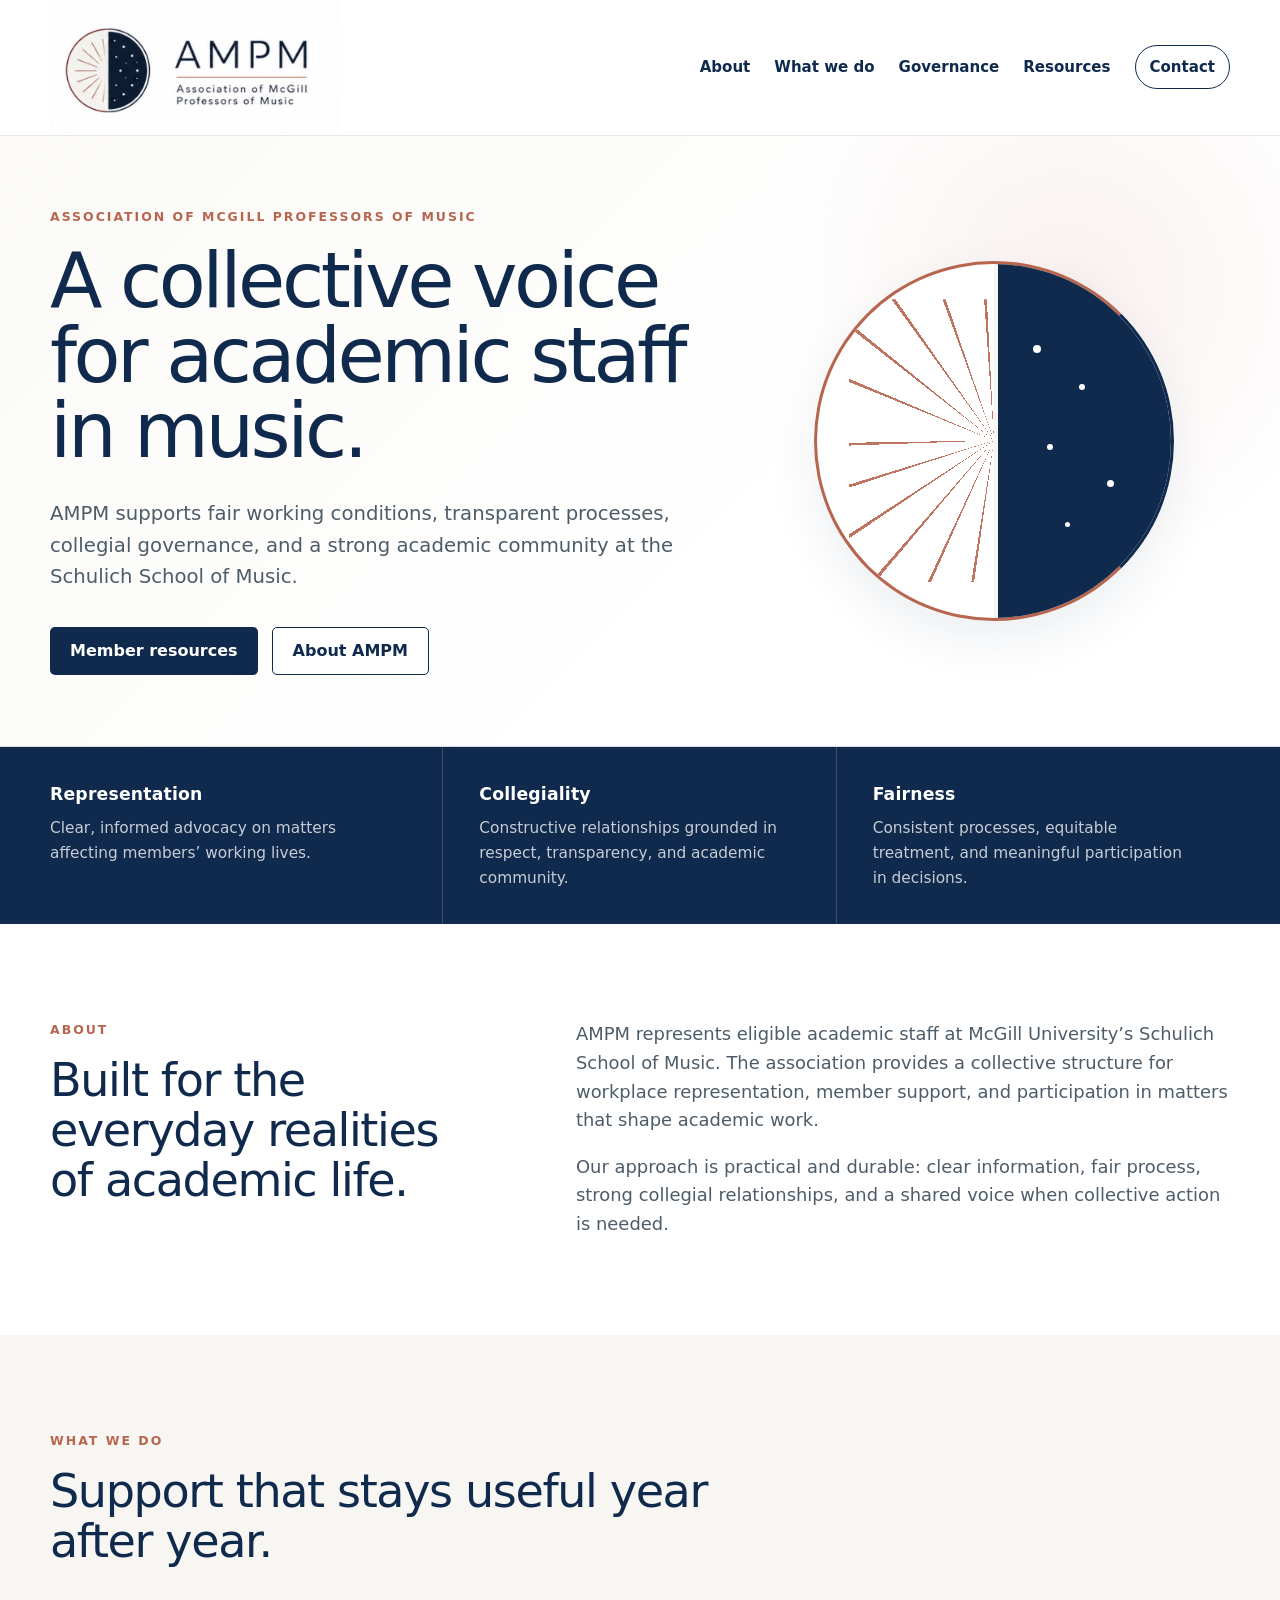
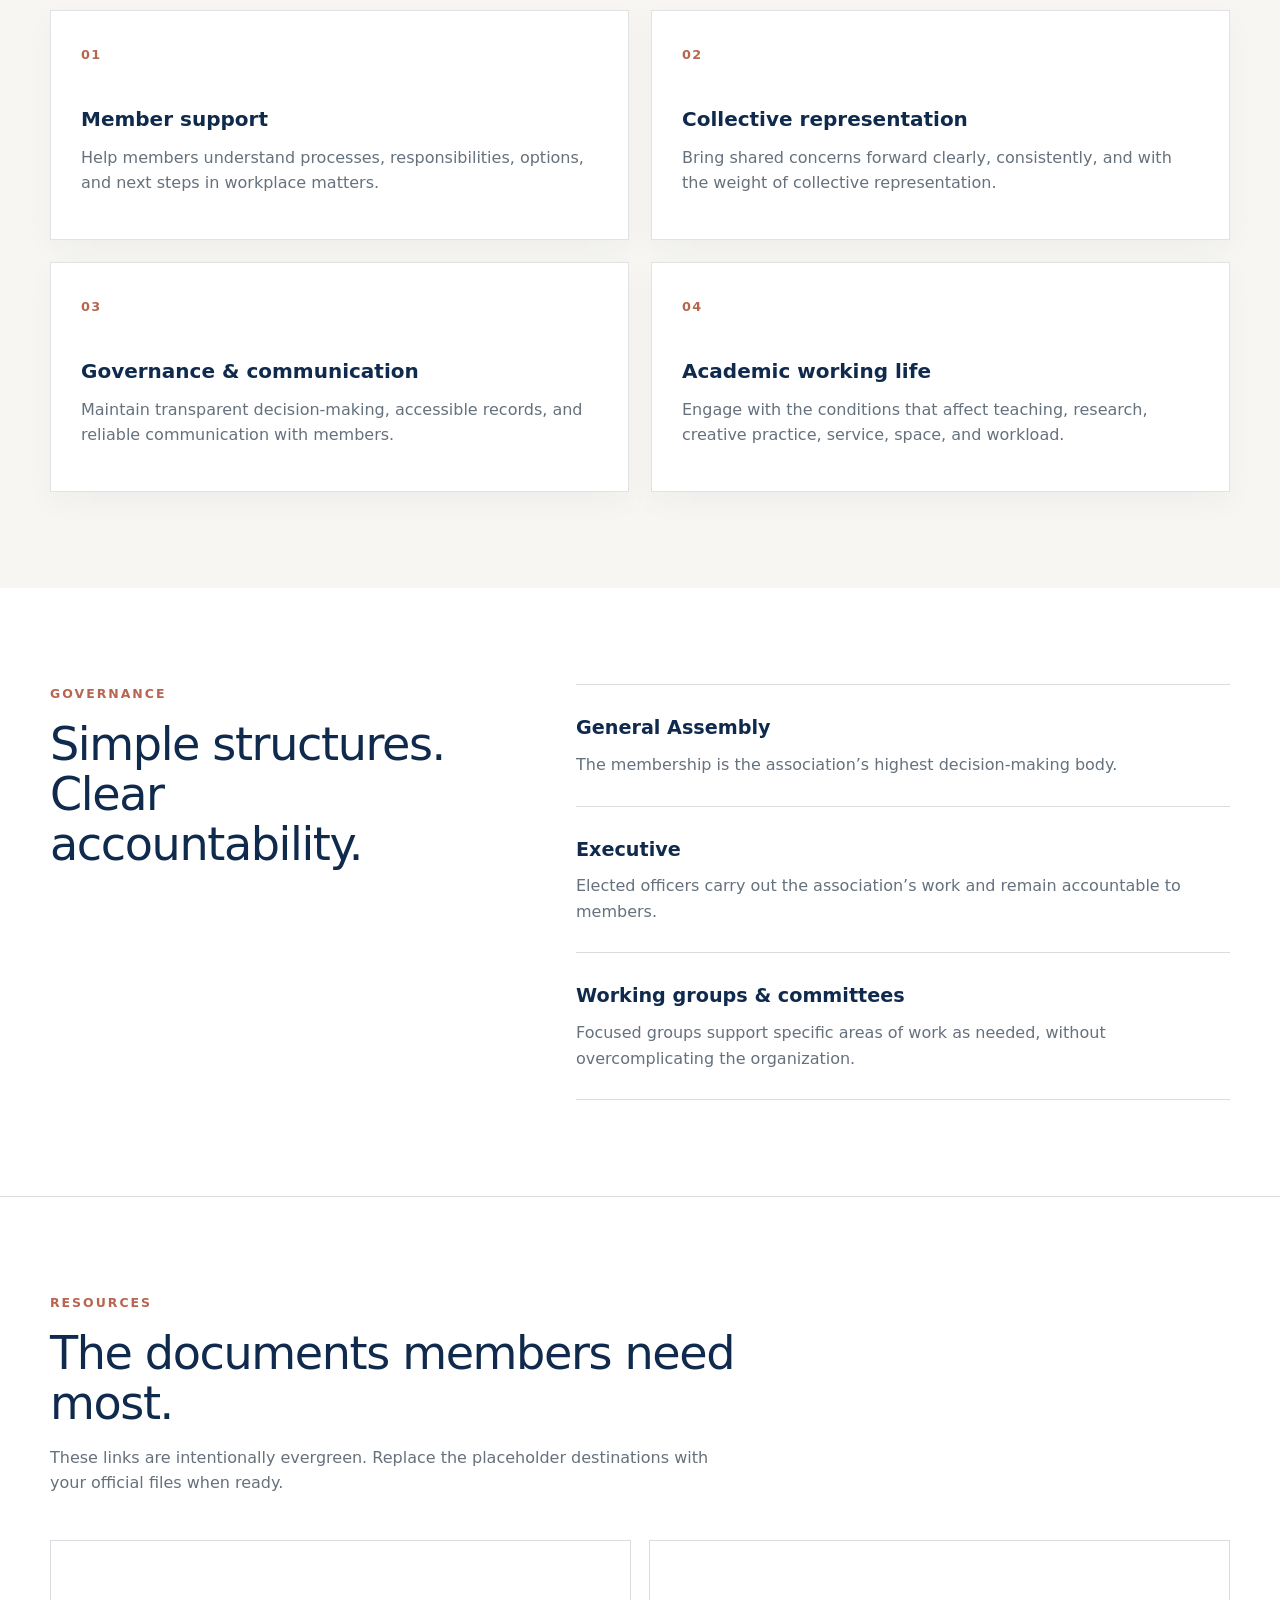
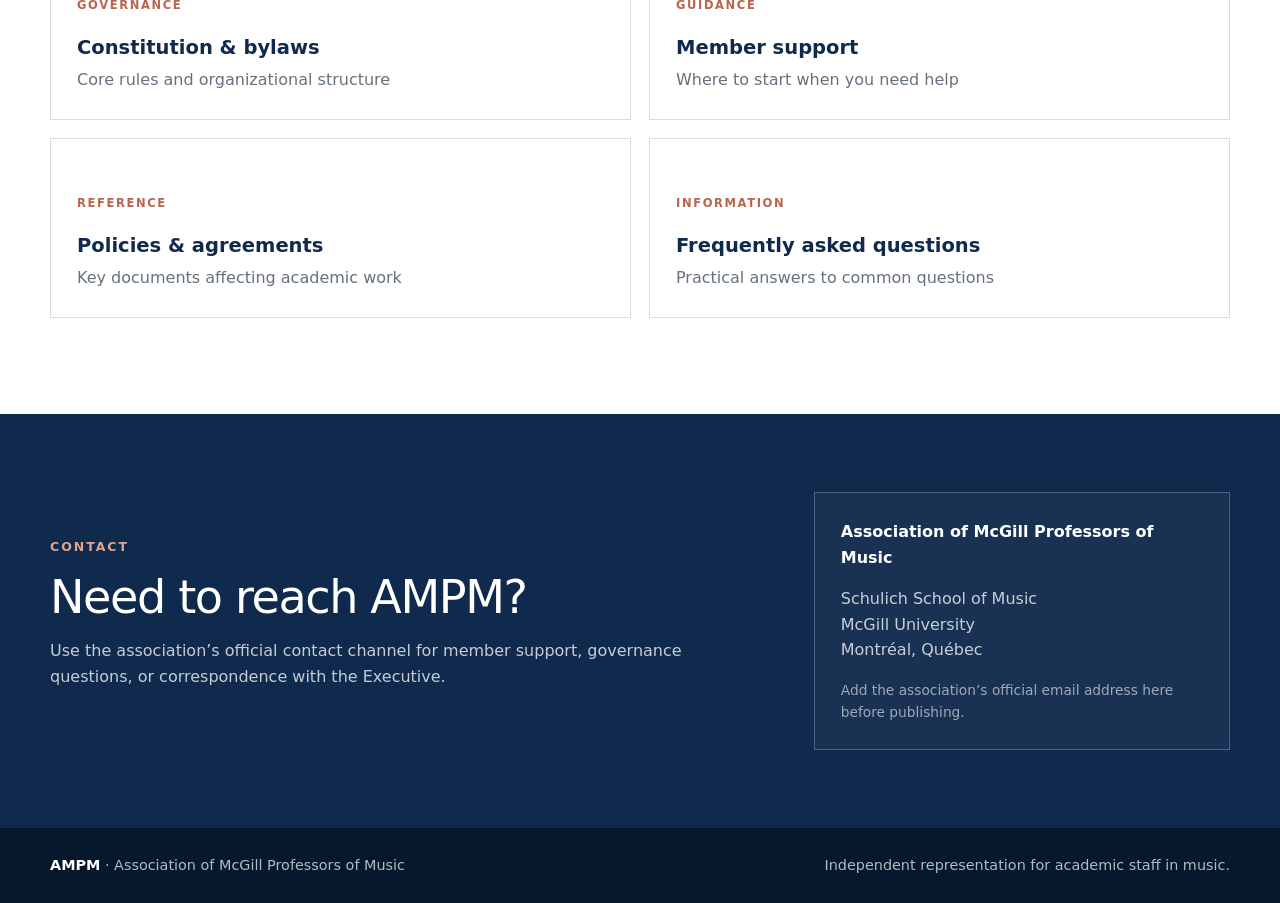
==== index.html @ 34dd5a6b "Testing new vibes" ====
<!doctype html>
<html lang="en">
<head>
  <meta charset="utf-8" />
  <meta name="viewport" content="width=device-width, initial-scale=1" />
  <meta name="description" content="AMPM — Association of McGill Professors of Music. A collective voice for academic staff in music." />
  <title>AMPM — Association of McGill Professors of Music</title>
  <style>
:root {
  --navy: #102a4d;
  --navy-deep: #0b1f3a;
  --rust: #b7654e;
  --rust-soft: #c68a72;
  --ink: #25303b;
  --muted: #65717d;
  --paper: #f7f6f2;
  --white: #ffffff;
  --line: #d9dde1;
  --max: 1180px;
  --shadow: 0 18px 50px rgba(16, 42, 77, 0.08);
}

* { box-sizing: border-box; }
html { scroll-behavior: smooth; }
body {
  margin: 0;
  font-family: "Avenir Next", "Segoe UI", system-ui, -apple-system, BlinkMacSystemFont, Arial, sans-serif;
  color: var(--ink);
  background: var(--white);
  line-height: 1.6;
  -webkit-font-smoothing: antialiased;
}

a { color: inherit; }
img { max-width: 100%; display: block; }

.skip-link {
  position: absolute;
  left: 12px;
  top: -80px;
  background: var(--navy);
  color: #fff;
  padding: 10px 14px;
  z-index: 100;
}
.skip-link:focus { top: 12px; }

.shell {
  width: min(var(--max), calc(100% - 48px));
  margin-inline: auto;
}

.site-header {
  position: sticky;
  top: 0;
  z-index: 20;
  background: rgba(255,255,255,.96);
  border-bottom: 1px solid rgba(16,42,77,.11);
  backdrop-filter: blur(10px);
}

.header-inner {
  min-height: 92px;
  display: flex;
  align-items: center;
  justify-content: space-between;
  gap: 28px;
}

.brand { width: 290px; flex: 0 0 auto; }
.brand img { width: 100%; height: auto; }

.primary-nav {
  display: flex;
  align-items: center;
  gap: 24px;
  font-size: .94rem;
}
.primary-nav a {
  text-decoration: none;
  color: var(--navy);
  font-weight: 550;
}
.primary-nav a:hover { color: var(--rust); }
.nav-contact {
  border: 1px solid var(--navy);
  padding: 9px 14px;
  border-radius: 999px;
}

.hero {
  background:
    radial-gradient(circle at 84% 25%, rgba(183,101,78,.09), transparent 24%),
    linear-gradient(135deg, #fbfaf7 0%, #ffffff 62%);
  border-bottom: 1px solid var(--line);
  overflow: hidden;
}
.hero-grid {
  min-height: 610px;
  display: grid;
  grid-template-columns: 1.15fr .85fr;
  align-items: center;
  gap: 70px;
}
.eyebrow, .section-kicker {
  margin: 0 0 16px;
  color: var(--rust);
  text-transform: uppercase;
  letter-spacing: .16em;
  font-size: .78rem;
  font-weight: 700;
}
.hero h1 {
  margin: 0;
  max-width: 760px;
  color: var(--navy);
  font-size: clamp(3rem, 6vw, 5.9rem);
  line-height: .98;
  letter-spacing: -.045em;
  font-weight: 430;
}
.hero-lede {
  max-width: 720px;
  margin: 30px 0 0;
  font-size: 1.23rem;
  color: #4e5c69;
}
.hero-actions { display: flex; gap: 14px; margin-top: 34px; flex-wrap: wrap; }
.button {
  display: inline-flex;
  align-items: center;
  justify-content: center;
  min-height: 48px;
  padding: 0 20px;
  border-radius: 5px;
  text-decoration: none;
  font-weight: 650;
}
.button-primary { background: var(--navy); color: #fff; }
.button-primary:hover { background: var(--navy-deep); }
.button-secondary { border: 1px solid var(--navy); color: var(--navy); background: #fff; }
.button-secondary:hover { background: var(--paper); }

.hero-mark { display: grid; place-items: center; }
.day-night-disc {
  position: relative;
  width: min(360px, 68vw);
  aspect-ratio: 1;
  border: 3px solid var(--rust);
  border-right-color: var(--navy);
  border-radius: 50%;
  overflow: hidden;
  box-shadow: var(--shadow);
  background: #fff;
}
.night-field {
  position: absolute;
  inset: 0 0 0 50%;
  background: var(--navy);
  border-left: 4px solid var(--paper);
}
.sunburst {
  position: absolute;
  left: 9%;
  top: 10%;
  width: 41%;
  height: 80%;
  background: repeating-conic-gradient(from -76deg at 100% 50%, transparent 0 8deg, var(--rust) 8deg 9.1deg, transparent 9.1deg 16deg);
  clip-path: polygon(0 0, 100% 0, 100% 100%, 0 100%);
  opacity: .9;
}
.star { position: absolute; width: 8px; height: 8px; border-radius: 50%; background: #fff; z-index: 3; }
.s1 { left: 61%; top: 23%; }
.s2 { left: 74%; top: 34%; width: 6px; height: 6px; }
.s3 { left: 65%; top: 51%; width: 6px; height: 6px; }
.s4 { left: 82%; top: 61%; width: 7px; height: 7px; }
.s5 { left: 70%; top: 73%; width: 5px; height: 5px; }

.principles { background: var(--navy); color: #fff; }
.principle-grid { display: grid; grid-template-columns: repeat(3, 1fr); }
.principle-grid article { padding: 34px 36px; border-right: 1px solid rgba(255,255,255,.18); }
.principle-grid article:first-child { padding-left: 0; }
.principle-grid article:last-child { border-right: 0; }
.principle-grid h2 { margin: 0 0 8px; font-size: 1.08rem; letter-spacing: .01em; }
.principle-grid p { margin: 0; color: rgba(255,255,255,.76); font-size: .96rem; }

.section { padding: 96px 0; }
.section-tint { background: var(--paper); }
.split { display: grid; grid-template-columns: .8fr 1.2fr; gap: 90px; align-items: start; }
.section h2, .contact-band h2 {
  color: var(--navy);
  margin: 0;
  font-size: clamp(2rem, 3.6vw, 3.5rem);
  line-height: 1.08;
  letter-spacing: -.03em;
  font-weight: 480;
}
.prose { font-size: 1.12rem; color: #4e5c69; }
.prose p:first-child { margin-top: 0; }
.prose p:last-child { margin-bottom: 0; }

.section-heading { max-width: 760px; margin-bottom: 44px; }
.section-intro { color: var(--muted); max-width: 680px; }
.card-grid { display: grid; grid-template-columns: repeat(2, 1fr); gap: 22px; }
.card {
  min-height: 230px;
  background: #fff;
  border: 1px solid #e0e2e4;
  padding: 30px;
  box-shadow: 0 10px 26px rgba(16,42,77,.04);
}
.card-number { color: var(--rust); font-size: .8rem; letter-spacing: .1em; font-weight: 700; }
.card h3 { margin: 36px 0 10px; color: var(--navy); font-size: 1.25rem; }
.card p { margin: 0; color: var(--muted); }

.stack-list { border-top: 1px solid var(--line); }
.stack-list article { padding: 28px 0; border-bottom: 1px solid var(--line); }
.stack-list h3 { margin: 0 0 8px; color: var(--navy); font-size: 1.2rem; }
.stack-list p { margin: 0; color: var(--muted); }

.resources { background: #fff; border-top: 1px solid var(--line); }
.resource-grid { display: grid; grid-template-columns: repeat(2, 1fr); gap: 18px; }
.resource-card {
  text-decoration: none;
  border: 1px solid var(--line);
  padding: 26px;
  min-height: 180px;
  display: flex;
  flex-direction: column;
  justify-content: flex-end;
  transition: transform .18s ease, border-color .18s ease, box-shadow .18s ease;
}
.resource-card:hover { transform: translateY(-3px); border-color: var(--rust-soft); box-shadow: var(--shadow); }
.resource-card span { color: var(--rust); text-transform: uppercase; letter-spacing: .14em; font-size: .72rem; font-weight: 700; margin-bottom: 18px; }
.resource-card strong { color: var(--navy); font-size: 1.22rem; }
.resource-card em { color: var(--muted); font-style: normal; margin-top: 4px; }

.contact-band { padding: 78px 0; background: var(--navy); color: #fff; }
.contact-grid { display: grid; grid-template-columns: 1.25fr .75fr; gap: 70px; align-items: center; }
.contact-band h2 { color: #fff; }
.contact-band p { color: rgba(255,255,255,.76); max-width: 660px; }
.section-kicker.light { color: #e1a38d; }
.contact-card { border: 1px solid rgba(255,255,255,.24); padding: 26px; background: rgba(255,255,255,.04); }
.contact-card strong { color: #fff; }
.contact-card .small { font-size: .86rem; color: rgba(255,255,255,.58); margin-bottom: 0; }

.site-footer { background: #07182c; color: rgba(255,255,255,.7); padding: 26px 0; font-size: .9rem; }
.footer-inner { display: flex; justify-content: space-between; gap: 30px; flex-wrap: wrap; }
.footer-inner p { margin: 0; }
.footer-inner strong { color: #fff; }

:focus-visible { outline: 3px solid #e09b81; outline-offset: 3px; }

@media (max-width: 900px) {
  .header-inner { min-height: auto; padding: 18px 0; align-items: flex-start; }
  .brand { width: 230px; }
  .primary-nav { flex-wrap: wrap; justify-content: flex-end; gap: 10px 16px; font-size: .88rem; }
  .hero-grid { grid-template-columns: 1fr; min-height: auto; padding: 84px 0 70px; gap: 48px; }
  .hero-mark { order: -1; }
  .day-night-disc { width: 220px; }
  .principle-grid { grid-template-columns: 1fr; }
  .principle-grid article { border-right: 0; border-bottom: 1px solid rgba(255,255,255,.16); padding: 24px 0; }
  .principle-grid article:last-child { border-bottom: 0; }
  .split, .contact-grid { grid-template-columns: 1fr; gap: 38px; }
}

@media (max-width: 640px) {
  .shell { width: min(var(--max), calc(100% - 30px)); }
  .site-header { position: static; }
  .header-inner { display: block; }
  .brand { width: 250px; margin-bottom: 18px; }
  .primary-nav { justify-content: flex-start; }
  .nav-contact { padding: 6px 10px; }
  .hero-grid { padding-top: 54px; }
  .hero h1 { font-size: clamp(2.7rem, 16vw, 4.1rem); }
  .hero-lede { font-size: 1.08rem; }
  .section { padding: 68px 0; }
  .card-grid, .resource-grid { grid-template-columns: 1fr; }
  .footer-inner { display: block; }
  .footer-inner p + p { margin-top: 8px; }
}

</style>
</head>
<body>
  <a class="skip-link" href="#main">Skip to content</a>

  <header class="site-header">
    <div class="shell header-inner">
      <a class="brand" href="#top" aria-label="AMPM home">
        <img src="[data-uri]" alt="AMPM — Association of McGill Professors of Music" />
      </a>
      <nav class="primary-nav" aria-label="Primary navigation">
        <a href="#about">About</a>
        <a href="#work">What we do</a>
        <a href="#governance">Governance</a>
        <a href="#resources">Resources</a>
        <a class="nav-contact" href="#contact">Contact</a>
      </nav>
    </div>
  </header>

  <main id="main">
    <section class="hero" id="top">
      <div class="shell hero-grid">
        <div class="hero-copy">
          <p class="eyebrow">Association of McGill Professors of Music</p>
          <h1>A collective voice for academic staff in music.</h1>
          <p class="hero-lede">
            AMPM supports fair working conditions, transparent processes,
            collegial governance, and a strong academic community at the
            Schulich School of Music.
          </p>
          <div class="hero-actions">
            <a class="button button-primary" href="#resources">Member resources</a>
            <a class="button button-secondary" href="#about">About AMPM</a>
          </div>
        </div>
        <div class="hero-mark" aria-hidden="true">
          <div class="day-night-disc">
            <span class="sunburst"></span>
            <span class="night-field"></span>
            <span class="star s1"></span>
            <span class="star s2"></span>
            <span class="star s3"></span>
            <span class="star s4"></span>
            <span class="star s5"></span>
          </div>
        </div>
      </div>
    </section>

    <section class="principles" aria-label="AMPM principles">
      <div class="shell principle-grid">
        <article>
          <h2>Representation</h2>
          <p>Clear, informed advocacy on matters affecting members’ working lives.</p>
        </article>
        <article>
          <h2>Collegiality</h2>
          <p>Constructive relationships grounded in respect, transparency, and academic community.</p>
        </article>
        <article>
          <h2>Fairness</h2>
          <p>Consistent processes, equitable treatment, and meaningful participation in decisions.</p>
        </article>
      </div>
    </section>

    <section class="section" id="about">
      <div class="shell split">
        <div>
          <p class="section-kicker">About</p>
          <h2>Built for the everyday realities of academic life.</h2>
        </div>
        <div class="prose">
          <p>
            AMPM represents eligible academic staff at McGill University’s
            Schulich School of Music. The association provides a collective
            structure for workplace representation, member support, and
            participation in matters that shape academic work.
          </p>
          <p>
            Our approach is practical and durable: clear information, fair
            process, strong collegial relationships, and a shared voice when
            collective action is needed.
          </p>
        </div>
      </div>
    </section>

    <section class="section section-tint" id="work">
      <div class="shell">
        <div class="section-heading">
          <p class="section-kicker">What we do</p>
          <h2>Support that stays useful year after year.</h2>
        </div>
        <div class="card-grid">
          <article class="card">
            <span class="card-number">01</span>
            <h3>Member support</h3>
            <p>Help members understand processes, responsibilities, options, and next steps in workplace matters.</p>
          </article>
          <article class="card">
            <span class="card-number">02</span>
            <h3>Collective representation</h3>
            <p>Bring shared concerns forward clearly, consistently, and with the weight of collective representation.</p>
          </article>
          <article class="card">
            <span class="card-number">03</span>
            <h3>Governance & communication</h3>
            <p>Maintain transparent decision-making, accessible records, and reliable communication with members.</p>
          </article>
          <article class="card">
            <span class="card-number">04</span>
            <h3>Academic working life</h3>
            <p>Engage with the conditions that affect teaching, research, creative practice, service, space, and workload.</p>
          </article>
        </div>
      </div>
    </section>

    <section class="section" id="governance">
      <div class="shell split">
        <div>
          <p class="section-kicker">Governance</p>
          <h2>Simple structures. Clear accountability.</h2>
        </div>
        <div class="stack-list">
          <article>
            <h3>General Assembly</h3>
            <p>The membership is the association’s highest decision-making body.</p>
          </article>
          <article>
            <h3>Executive</h3>
            <p>Elected officers carry out the association’s work and remain accountable to members.</p>
          </article>
          <article>
            <h3>Working groups & committees</h3>
            <p>Focused groups support specific areas of work as needed, without overcomplicating the organization.</p>
          </article>
        </div>
      </div>
    </section>

    <section class="section resources" id="resources">
      <div class="shell">
        <div class="section-heading">
          <p class="section-kicker">Resources</p>
          <h2>The documents members need most.</h2>
          <p class="section-intro">These links are intentionally evergreen. Replace the placeholder destinations with your official files when ready.</p>
        </div>
        <div class="resource-grid">
          <a class="resource-card" href="#contact">
            <span>Governance</span>
            <strong>Constitution & bylaws</strong>
            <em>Core rules and organizational structure</em>
          </a>
          <a class="resource-card" href="#contact">
            <span>Guidance</span>
            <strong>Member support</strong>
            <em>Where to start when you need help</em>
          </a>
          <a class="resource-card" href="#contact">
            <span>Reference</span>
            <strong>Policies & agreements</strong>
            <em>Key documents affecting academic work</em>
          </a>
          <a class="resource-card" href="#contact">
            <span>Information</span>
            <strong>Frequently asked questions</strong>
            <em>Practical answers to common questions</em>
          </a>
        </div>
      </div>
    </section>

    <section class="contact-band" id="contact">
      <div class="shell contact-grid">
        <div>
          <p class="section-kicker light">Contact</p>
          <h2>Need to reach AMPM?</h2>
          <p>Use the association’s official contact channel for member support, governance questions, or correspondence with the Executive.</p>
        </div>
        <div class="contact-card">
          <strong>Association of McGill Professors of Music</strong>
          <p>Schulich School of Music<br />McGill University<br />Montréal, Québec</p>
          <p class="small">Add the association’s official email address here before publishing.</p>
        </div>
      </div>
    </section>
  </main>

  <footer class="site-footer">
    <div class="shell footer-inner">
      <p><strong>AMPM</strong> · Association of McGill Professors of Music</p>
      <p>Independent representation for academic staff in music.</p>
    </div>
  </footer>
</body>
</html>
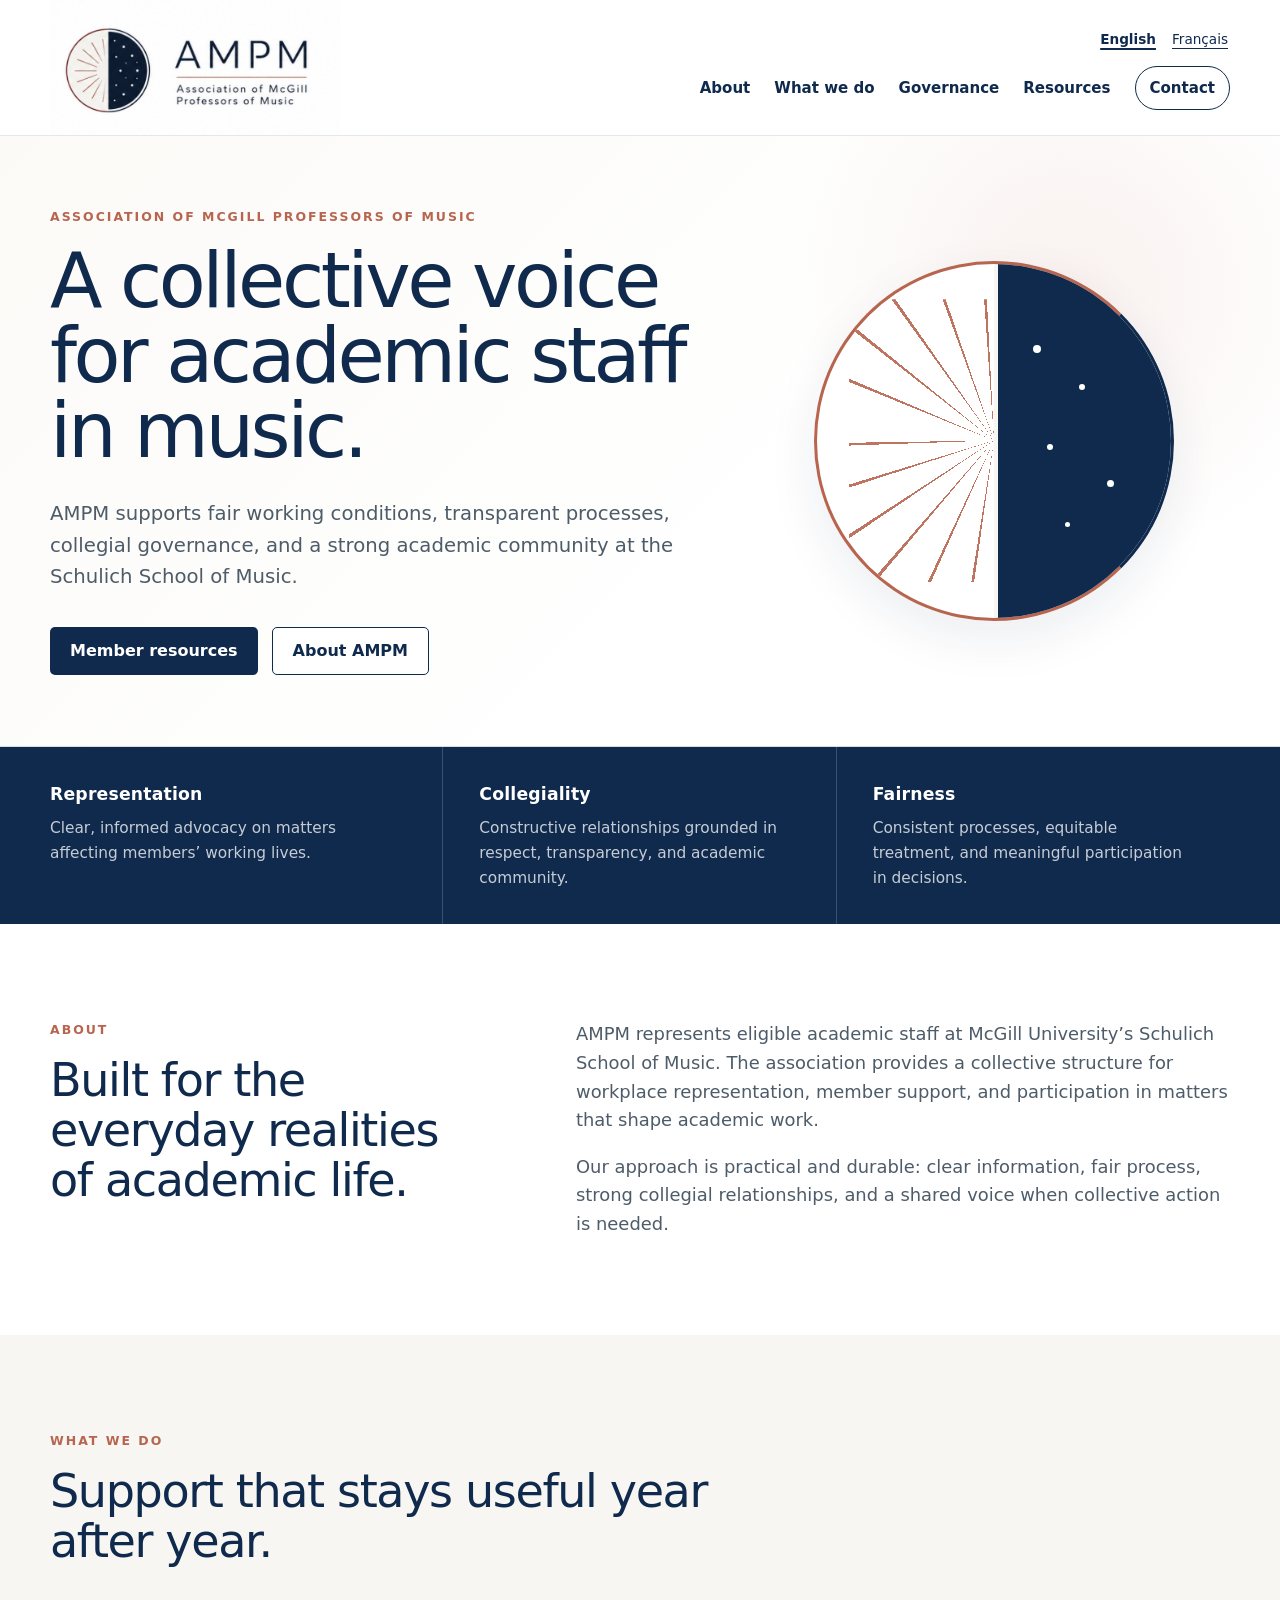
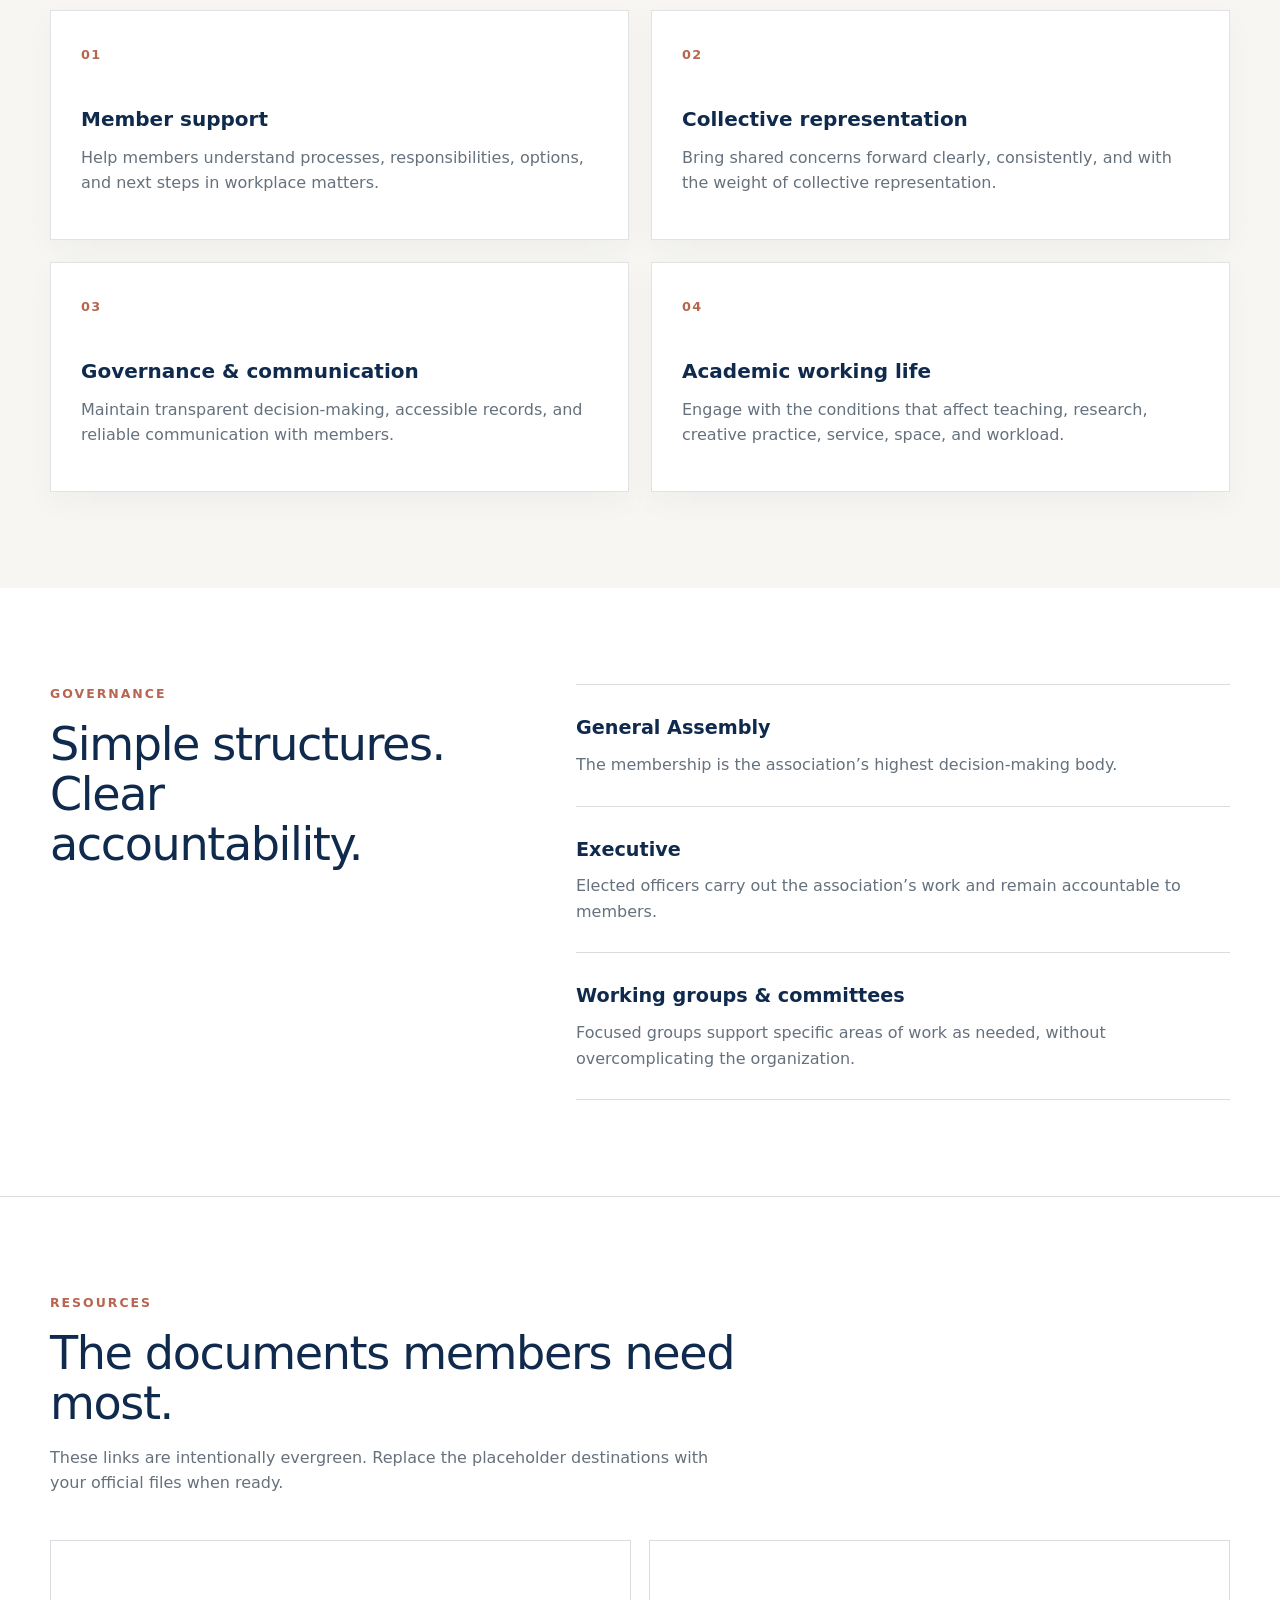
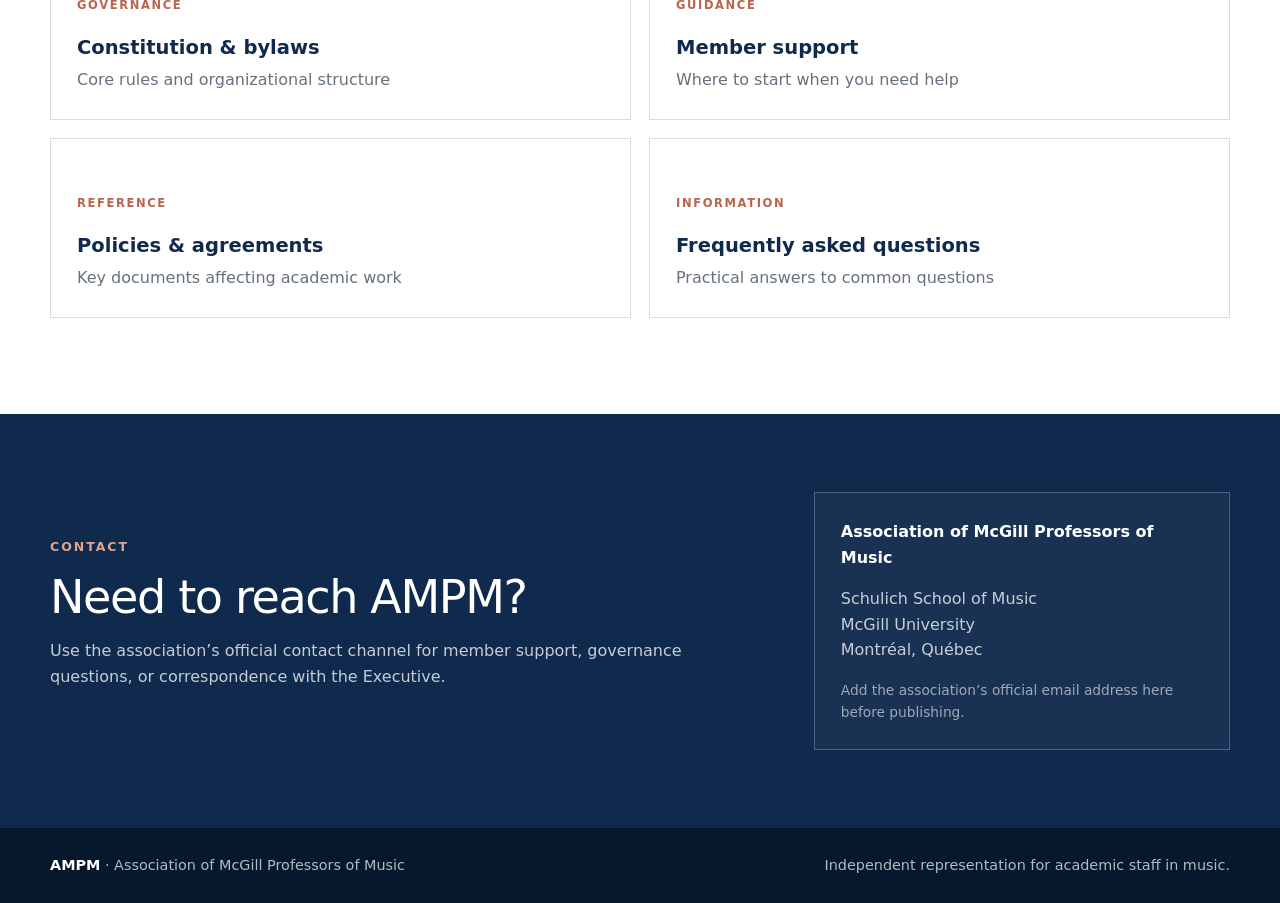
==== commit f32a2b2c: "Add Quebec French translation and bilingual navigation" ====
--- a/index.html
+++ b/index.html
@@ -1,286 +1,14 @@
 <!doctype html>
-<html lang="en">
+<html lang="en-CA">
 <head>
   <meta charset="utf-8" />
   <meta name="viewport" content="width=device-width, initial-scale=1" />
   <meta name="description" content="AMPM — Association of McGill Professors of Music. A collective voice for academic staff in music." />
+  <link rel="alternate" hreflang="en-CA" href="index.html" />
+  <link rel="alternate" hreflang="fr-CA" href="fr.html" />
+  <link rel="alternate" hreflang="x-default" href="index.html" />
   <title>AMPM — Association of McGill Professors of Music</title>
-  <style>
-:root {
-  --navy: #102a4d;
-  --navy-deep: #0b1f3a;
-  --rust: #b7654e;
-  --rust-soft: #c68a72;
-  --ink: #25303b;
-  --muted: #65717d;
-  --paper: #f7f6f2;
-  --white: #ffffff;
-  --line: #d9dde1;
-  --max: 1180px;
-  --shadow: 0 18px 50px rgba(16, 42, 77, 0.08);
-}
-
-* { box-sizing: border-box; }
-html { scroll-behavior: smooth; }
-body {
-  margin: 0;
-  font-family: "Avenir Next", "Segoe UI", system-ui, -apple-system, BlinkMacSystemFont, Arial, sans-serif;
-  color: var(--ink);
-  background: var(--white);
-  line-height: 1.6;
-  -webkit-font-smoothing: antialiased;
-}
-
-a { color: inherit; }
-img { max-width: 100%; display: block; }
-
-.skip-link {
-  position: absolute;
-  left: 12px;
-  top: -80px;
-  background: var(--navy);
-  color: #fff;
-  padding: 10px 14px;
-  z-index: 100;
-}
-.skip-link:focus { top: 12px; }
-
-.shell {
-  width: min(var(--max), calc(100% - 48px));
-  margin-inline: auto;
-}
-
-.site-header {
-  position: sticky;
-  top: 0;
-  z-index: 20;
-  background: rgba(255,255,255,.96);
-  border-bottom: 1px solid rgba(16,42,77,.11);
-  backdrop-filter: blur(10px);
-}
-
-.header-inner {
-  min-height: 92px;
-  display: flex;
-  align-items: center;
-  justify-content: space-between;
-  gap: 28px;
-}
-
-.brand { width: 290px; flex: 0 0 auto; }
-.brand img { width: 100%; height: auto; }
-
-.primary-nav {
-  display: flex;
-  align-items: center;
-  gap: 24px;
-  font-size: .94rem;
-}
-.primary-nav a {
-  text-decoration: none;
-  color: var(--navy);
-  font-weight: 550;
-}
-.primary-nav a:hover { color: var(--rust); }
-.nav-contact {
-  border: 1px solid var(--navy);
-  padding: 9px 14px;
-  border-radius: 999px;
-}
-
-.hero {
-  background:
-    radial-gradient(circle at 84% 25%, rgba(183,101,78,.09), transparent 24%),
-    linear-gradient(135deg, #fbfaf7 0%, #ffffff 62%);
-  border-bottom: 1px solid var(--line);
-  overflow: hidden;
-}
-.hero-grid {
-  min-height: 610px;
-  display: grid;
-  grid-template-columns: 1.15fr .85fr;
-  align-items: center;
-  gap: 70px;
-}
-.eyebrow, .section-kicker {
-  margin: 0 0 16px;
-  color: var(--rust);
-  text-transform: uppercase;
-  letter-spacing: .16em;
-  font-size: .78rem;
-  font-weight: 700;
-}
-.hero h1 {
-  margin: 0;
-  max-width: 760px;
-  color: var(--navy);
-  font-size: clamp(3rem, 6vw, 5.9rem);
-  line-height: .98;
-  letter-spacing: -.045em;
-  font-weight: 430;
-}
-.hero-lede {
-  max-width: 720px;
-  margin: 30px 0 0;
-  font-size: 1.23rem;
-  color: #4e5c69;
-}
-.hero-actions { display: flex; gap: 14px; margin-top: 34px; flex-wrap: wrap; }
-.button {
-  display: inline-flex;
-  align-items: center;
-  justify-content: center;
-  min-height: 48px;
-  padding: 0 20px;
-  border-radius: 5px;
-  text-decoration: none;
-  font-weight: 650;
-}
-.button-primary { background: var(--navy); color: #fff; }
-.button-primary:hover { background: var(--navy-deep); }
-.button-secondary { border: 1px solid var(--navy); color: var(--navy); background: #fff; }
-.button-secondary:hover { background: var(--paper); }
-
-.hero-mark { display: grid; place-items: center; }
-.day-night-disc {
-  position: relative;
-  width: min(360px, 68vw);
-  aspect-ratio: 1;
-  border: 3px solid var(--rust);
-  border-right-color: var(--navy);
-  border-radius: 50%;
-  overflow: hidden;
-  box-shadow: var(--shadow);
-  background: #fff;
-}
-.night-field {
-  position: absolute;
-  inset: 0 0 0 50%;
-  background: var(--navy);
-  border-left: 4px solid var(--paper);
-}
-.sunburst {
-  position: absolute;
-  left: 9%;
-  top: 10%;
-  width: 41%;
-  height: 80%;
-  background: repeating-conic-gradient(from -76deg at 100% 50%, transparent 0 8deg, var(--rust) 8deg 9.1deg, transparent 9.1deg 16deg);
-  clip-path: polygon(0 0, 100% 0, 100% 100%, 0 100%);
-  opacity: .9;
-}
-.star { position: absolute; width: 8px; height: 8px; border-radius: 50%; background: #fff; z-index: 3; }
-.s1 { left: 61%; top: 23%; }
-.s2 { left: 74%; top: 34%; width: 6px; height: 6px; }
-.s3 { left: 65%; top: 51%; width: 6px; height: 6px; }
-.s4 { left: 82%; top: 61%; width: 7px; height: 7px; }
-.s5 { left: 70%; top: 73%; width: 5px; height: 5px; }
-
-.principles { background: var(--navy); color: #fff; }
-.principle-grid { display: grid; grid-template-columns: repeat(3, 1fr); }
-.principle-grid article { padding: 34px 36px; border-right: 1px solid rgba(255,255,255,.18); }
-.principle-grid article:first-child { padding-left: 0; }
-.principle-grid article:last-child { border-right: 0; }
-.principle-grid h2 { margin: 0 0 8px; font-size: 1.08rem; letter-spacing: .01em; }
-.principle-grid p { margin: 0; color: rgba(255,255,255,.76); font-size: .96rem; }
-
-.section { padding: 96px 0; }
-.section-tint { background: var(--paper); }
-.split { display: grid; grid-template-columns: .8fr 1.2fr; gap: 90px; align-items: start; }
-.section h2, .contact-band h2 {
-  color: var(--navy);
-  margin: 0;
-  font-size: clamp(2rem, 3.6vw, 3.5rem);
-  line-height: 1.08;
-  letter-spacing: -.03em;
-  font-weight: 480;
-}
-.prose { font-size: 1.12rem; color: #4e5c69; }
-.prose p:first-child { margin-top: 0; }
-.prose p:last-child { margin-bottom: 0; }
-
-.section-heading { max-width: 760px; margin-bottom: 44px; }
-.section-intro { color: var(--muted); max-width: 680px; }
-.card-grid { display: grid; grid-template-columns: repeat(2, 1fr); gap: 22px; }
-.card {
-  min-height: 230px;
-  background: #fff;
-  border: 1px solid #e0e2e4;
-  padding: 30px;
-  box-shadow: 0 10px 26px rgba(16,42,77,.04);
-}
-.card-number { color: var(--rust); font-size: .8rem; letter-spacing: .1em; font-weight: 700; }
-.card h3 { margin: 36px 0 10px; color: var(--navy); font-size: 1.25rem; }
-.card p { margin: 0; color: var(--muted); }
-
-.stack-list { border-top: 1px solid var(--line); }
-.stack-list article { padding: 28px 0; border-bottom: 1px solid var(--line); }
-.stack-list h3 { margin: 0 0 8px; color: var(--navy); font-size: 1.2rem; }
-.stack-list p { margin: 0; color: var(--muted); }
-
-.resources { background: #fff; border-top: 1px solid var(--line); }
-.resource-grid { display: grid; grid-template-columns: repeat(2, 1fr); gap: 18px; }
-.resource-card {
-  text-decoration: none;
-  border: 1px solid var(--line);
-  padding: 26px;
-  min-height: 180px;
-  display: flex;
-  flex-direction: column;
-  justify-content: flex-end;
-  transition: transform .18s ease, border-color .18s ease, box-shadow .18s ease;
-}
-.resource-card:hover { transform: translateY(-3px); border-color: var(--rust-soft); box-shadow: var(--shadow); }
-.resource-card span { color: var(--rust); text-transform: uppercase; letter-spacing: .14em; font-size: .72rem; font-weight: 700; margin-bottom: 18px; }
-.resource-card strong { color: var(--navy); font-size: 1.22rem; }
-.resource-card em { color: var(--muted); font-style: normal; margin-top: 4px; }
-
-.contact-band { padding: 78px 0; background: var(--navy); color: #fff; }
-.contact-grid { display: grid; grid-template-columns: 1.25fr .75fr; gap: 70px; align-items: center; }
-.contact-band h2 { color: #fff; }
-.contact-band p { color: rgba(255,255,255,.76); max-width: 660px; }
-.section-kicker.light { color: #e1a38d; }
-.contact-card { border: 1px solid rgba(255,255,255,.24); padding: 26px; background: rgba(255,255,255,.04); }
-.contact-card strong { color: #fff; }
-.contact-card .small { font-size: .86rem; color: rgba(255,255,255,.58); margin-bottom: 0; }
-
-.site-footer { background: #07182c; color: rgba(255,255,255,.7); padding: 26px 0; font-size: .9rem; }
-.footer-inner { display: flex; justify-content: space-between; gap: 30px; flex-wrap: wrap; }
-.footer-inner p { margin: 0; }
-.footer-inner strong { color: #fff; }
-
-:focus-visible { outline: 3px solid #e09b81; outline-offset: 3px; }
-
-@media (max-width: 900px) {
-  .header-inner { min-height: auto; padding: 18px 0; align-items: flex-start; }
-  .brand { width: 230px; }
-  .primary-nav { flex-wrap: wrap; justify-content: flex-end; gap: 10px 16px; font-size: .88rem; }
-  .hero-grid { grid-template-columns: 1fr; min-height: auto; padding: 84px 0 70px; gap: 48px; }
-  .hero-mark { order: -1; }
-  .day-night-disc { width: 220px; }
-  .principle-grid { grid-template-columns: 1fr; }
-  .principle-grid article { border-right: 0; border-bottom: 1px solid rgba(255,255,255,.16); padding: 24px 0; }
-  .principle-grid article:last-child { border-bottom: 0; }
-  .split, .contact-grid { grid-template-columns: 1fr; gap: 38px; }
-}
-
-@media (max-width: 640px) {
-  .shell { width: min(var(--max), calc(100% - 30px)); }
-  .site-header { position: static; }
-  .header-inner { display: block; }
-  .brand { width: 250px; margin-bottom: 18px; }
-  .primary-nav { justify-content: flex-start; }
-  .nav-contact { padding: 6px 10px; }
-  .hero-grid { padding-top: 54px; }
-  .hero h1 { font-size: clamp(2.7rem, 16vw, 4.1rem); }
-  .hero-lede { font-size: 1.08rem; }
-  .section { padding: 68px 0; }
-  .card-grid, .resource-grid { grid-template-columns: 1fr; }
-  .footer-inner { display: block; }
-  .footer-inner p + p { margin-top: 8px; }
-}
-
-</style>
+  <link rel="stylesheet" href="styles.css" />
 </head>
 <body>
   <a class="skip-link" href="#main">Skip to content</a>
@@ -290,6 +18,11 @@
       <a class="brand" href="#top" aria-label="AMPM home">
         <img src="[data-uri]" alt="AMPM — Association of McGill Professors of Music" />
       </a>
+      <div class="header-links">
+        <nav class="language-switcher" aria-label="Language selection">
+          <a href="index.html" lang="en-CA" hreflang="en-CA" aria-current="page">English</a>
+          <a href="fr.html" lang="fr-CA" hreflang="fr-CA">Français</a>
+        </nav>
       <nav class="primary-nav" aria-label="Primary navigation">
         <a href="#about">About</a>
         <a href="#work">What we do</a>
@@ -297,6 +30,7 @@
         <a href="#resources">Resources</a>
         <a class="nav-contact" href="#contact">Contact</a>
       </nav>
+      </div>
     </div>
   </header>
 
--- a/styles.css
+++ b/styles.css
@@ -0,0 +1,288 @@
+:root {
+  --navy: #102a4d;
+  --navy-deep: #0b1f3a;
+  --rust: #b7654e;
+  --rust-soft: #c68a72;
+  --ink: #25303b;
+  --muted: #65717d;
+  --paper: #f7f6f2;
+  --white: #ffffff;
+  --line: #d9dde1;
+  --max: 1180px;
+  --shadow: 0 18px 50px rgba(16, 42, 77, 0.08);
+}
+
+* { box-sizing: border-box; }
+html { scroll-behavior: smooth; }
+body {
+  margin: 0;
+  font-family: "Avenir Next", "Segoe UI", system-ui, -apple-system, BlinkMacSystemFont, Arial, sans-serif;
+  color: var(--ink);
+  background: var(--white);
+  line-height: 1.6;
+  -webkit-font-smoothing: antialiased;
+}
+
+a { color: inherit; }
+img { max-width: 100%; display: block; }
+
+.skip-link {
+  position: absolute;
+  left: 12px;
+  top: -80px;
+  background: var(--navy);
+  color: #fff;
+  padding: 10px 14px;
+  z-index: 100;
+}
+.skip-link:focus { top: 12px; }
+
+.shell {
+  width: min(var(--max), calc(100% - 48px));
+  margin-inline: auto;
+}
+
+.site-header {
+  position: sticky;
+  top: 0;
+  z-index: 20;
+  background: rgba(255,255,255,.96);
+  border-bottom: 1px solid rgba(16,42,77,.11);
+  backdrop-filter: blur(10px);
+}
+
+.header-inner {
+  min-height: 92px;
+  display: flex;
+  align-items: center;
+  justify-content: space-between;
+  gap: 28px;
+}
+
+.brand { width: 290px; flex: 0 0 auto; }
+.brand img { width: 100%; height: auto; }
+
+.primary-nav {
+  display: flex;
+  align-items: center;
+  gap: 24px;
+  font-size: .94rem;
+}
+.primary-nav a {
+  text-decoration: none;
+  color: var(--navy);
+  font-weight: 550;
+}
+.primary-nav a:hover { color: var(--rust); }
+.nav-contact {
+  border: 1px solid var(--navy);
+  padding: 9px 14px;
+  border-radius: 999px;
+}
+
+.hero {
+  background:
+    radial-gradient(circle at 84% 25%, rgba(183,101,78,.09), transparent 24%),
+    linear-gradient(135deg, #fbfaf7 0%, #ffffff 62%);
+  border-bottom: 1px solid var(--line);
+  overflow: hidden;
+}
+.hero-grid {
+  min-height: 610px;
+  display: grid;
+  grid-template-columns: 1.15fr .85fr;
+  align-items: center;
+  gap: 70px;
+}
+.eyebrow, .section-kicker {
+  margin: 0 0 16px;
+  color: var(--rust);
+  text-transform: uppercase;
+  letter-spacing: .16em;
+  font-size: .78rem;
+  font-weight: 700;
+}
+.hero h1 {
+  margin: 0;
+  max-width: 760px;
+  color: var(--navy);
+  font-size: clamp(3rem, 6vw, 5.9rem);
+  line-height: .98;
+  letter-spacing: -.045em;
+  font-weight: 430;
+}
+.hero-lede {
+  max-width: 720px;
+  margin: 30px 0 0;
+  font-size: 1.23rem;
+  color: #4e5c69;
+}
+.hero-actions { display: flex; gap: 14px; margin-top: 34px; flex-wrap: wrap; }
+.button {
+  display: inline-flex;
+  align-items: center;
+  justify-content: center;
+  min-height: 48px;
+  padding: 0 20px;
+  border-radius: 5px;
+  text-decoration: none;
+  font-weight: 650;
+}
+.button-primary { background: var(--navy); color: #fff; }
+.button-primary:hover { background: var(--navy-deep); }
+.button-secondary { border: 1px solid var(--navy); color: var(--navy); background: #fff; }
+.button-secondary:hover { background: var(--paper); }
+
+.hero-mark { display: grid; place-items: center; }
+.day-night-disc {
+  position: relative;
+  width: min(360px, 68vw);
+  aspect-ratio: 1;
+  border: 3px solid var(--rust);
+  border-right-color: var(--navy);
+  border-radius: 50%;
+  overflow: hidden;
+  box-shadow: var(--shadow);
+  background: #fff;
+}
+.night-field {
+  position: absolute;
+  inset: 0 0 0 50%;
+  background: var(--navy);
+  border-left: 4px solid var(--paper);
+}
+.sunburst {
+  position: absolute;
+  left: 9%;
+  top: 10%;
+  width: 41%;
+  height: 80%;
+  background: repeating-conic-gradient(from -76deg at 100% 50%, transparent 0 8deg, var(--rust) 8deg 9.1deg, transparent 9.1deg 16deg);
+  clip-path: polygon(0 0, 100% 0, 100% 100%, 0 100%);
+  opacity: .9;
+}
+.star { position: absolute; width: 8px; height: 8px; border-radius: 50%; background: #fff; z-index: 3; }
+.s1 { left: 61%; top: 23%; }
+.s2 { left: 74%; top: 34%; width: 6px; height: 6px; }
+.s3 { left: 65%; top: 51%; width: 6px; height: 6px; }
+.s4 { left: 82%; top: 61%; width: 7px; height: 7px; }
+.s5 { left: 70%; top: 73%; width: 5px; height: 5px; }
+
+.principles { background: var(--navy); color: #fff; }
+.principle-grid { display: grid; grid-template-columns: repeat(3, 1fr); }
+.principle-grid article { padding: 34px 36px; border-right: 1px solid rgba(255,255,255,.18); }
+.principle-grid article:first-child { padding-left: 0; }
+.principle-grid article:last-child { border-right: 0; }
+.principle-grid h2 { margin: 0 0 8px; font-size: 1.08rem; letter-spacing: .01em; }
+.principle-grid p { margin: 0; color: rgba(255,255,255,.76); font-size: .96rem; }
+
+.section { padding: 96px 0; }
+.section-tint { background: var(--paper); }
+.split { display: grid; grid-template-columns: .8fr 1.2fr; gap: 90px; align-items: start; }
+.section h2, .contact-band h2 {
+  color: var(--navy);
+  margin: 0;
+  font-size: clamp(2rem, 3.6vw, 3.5rem);
+  line-height: 1.08;
+  letter-spacing: -.03em;
+  font-weight: 480;
+}
+.prose { font-size: 1.12rem; color: #4e5c69; }
+.prose p:first-child { margin-top: 0; }
+.prose p:last-child { margin-bottom: 0; }
+
+.section-heading { max-width: 760px; margin-bottom: 44px; }
+.section-intro { color: var(--muted); max-width: 680px; }
+.card-grid { display: grid; grid-template-columns: repeat(2, 1fr); gap: 22px; }
+.card {
+  min-height: 230px;
+  background: #fff;
+  border: 1px solid #e0e2e4;
+  padding: 30px;
+  box-shadow: 0 10px 26px rgba(16,42,77,.04);
+}
+.card-number { color: var(--rust); font-size: .8rem; letter-spacing: .1em; font-weight: 700; }
+.card h3 { margin: 36px 0 10px; color: var(--navy); font-size: 1.25rem; }
+.card p { margin: 0; color: var(--muted); }
+
+.stack-list { border-top: 1px solid var(--line); }
+.stack-list article { padding: 28px 0; border-bottom: 1px solid var(--line); }
+.stack-list h3 { margin: 0 0 8px; color: var(--navy); font-size: 1.2rem; }
+.stack-list p { margin: 0; color: var(--muted); }
+
+.resources { background: #fff; border-top: 1px solid var(--line); }
+.resource-grid { display: grid; grid-template-columns: repeat(2, 1fr); gap: 18px; }
+.resource-card {
+  text-decoration: none;
+  border: 1px solid var(--line);
+  padding: 26px;
+  min-height: 180px;
+  display: flex;
+  flex-direction: column;
+  justify-content: flex-end;
+  transition: transform .18s ease, border-color .18s ease, box-shadow .18s ease;
+}
+.resource-card:hover { transform: translateY(-3px); border-color: var(--rust-soft); box-shadow: var(--shadow); }
+.resource-card span { color: var(--rust); text-transform: uppercase; letter-spacing: .14em; font-size: .72rem; font-weight: 700; margin-bottom: 18px; }
+.resource-card strong { color: var(--navy); font-size: 1.22rem; }
+.resource-card em { color: var(--muted); font-style: normal; margin-top: 4px; }
+
+.contact-band { padding: 78px 0; background: var(--navy); color: #fff; }
+.contact-grid { display: grid; grid-template-columns: 1.25fr .75fr; gap: 70px; align-items: center; }
+.contact-band h2 { color: #fff; }
+.contact-band p { color: rgba(255,255,255,.76); max-width: 660px; }
+.section-kicker.light { color: #e1a38d; }
+.contact-card { border: 1px solid rgba(255,255,255,.24); padding: 26px; background: rgba(255,255,255,.04); }
+.contact-card strong { color: #fff; }
+.contact-card .small { font-size: .86rem; color: rgba(255,255,255,.58); margin-bottom: 0; }
+
+.site-footer { background: #07182c; color: rgba(255,255,255,.7); padding: 26px 0; font-size: .9rem; }
+.footer-inner { display: flex; justify-content: space-between; gap: 30px; flex-wrap: wrap; }
+.footer-inner p { margin: 0; }
+.footer-inner strong { color: #fff; }
+
+:focus-visible { outline: 3px solid #e09b81; outline-offset: 3px; }
+
+@media (max-width: 900px) {
+  .header-inner { min-height: auto; padding: 18px 0; align-items: flex-start; }
+  .brand { width: 230px; }
+  .primary-nav { flex-wrap: wrap; justify-content: flex-end; gap: 10px 16px; font-size: .88rem; }
+  .hero-grid { grid-template-columns: 1fr; min-height: auto; padding: 84px 0 70px; gap: 48px; }
+  .hero-mark { order: -1; }
+  .day-night-disc { width: 220px; }
+  .principle-grid { grid-template-columns: 1fr; }
+  .principle-grid article { border-right: 0; border-bottom: 1px solid rgba(255,255,255,.16); padding: 24px 0; }
+  .principle-grid article:last-child { border-bottom: 0; }
+  .split, .contact-grid { grid-template-columns: 1fr; gap: 38px; }
+}
+
+@media (max-width: 640px) {
+  .shell { width: min(var(--max), calc(100% - 30px)); }
+  .site-header { position: static; }
+  .header-inner { display: block; }
+  .brand { width: 250px; margin-bottom: 18px; }
+  .primary-nav { justify-content: flex-start; }
+  .nav-contact { padding: 6px 10px; }
+  .hero-grid { padding-top: 54px; }
+  .hero h1 { font-size: clamp(2.7rem, 16vw, 4.1rem); }
+  .hero-lede { font-size: 1.08rem; }
+  .section { padding: 68px 0; }
+  .card-grid, .resource-grid { grid-template-columns: 1fr; }
+  .footer-inner { display: block; }
+  .footer-inner p + p { margin-top: 8px; }
+}
+
+/* Keep both language choices visible at ever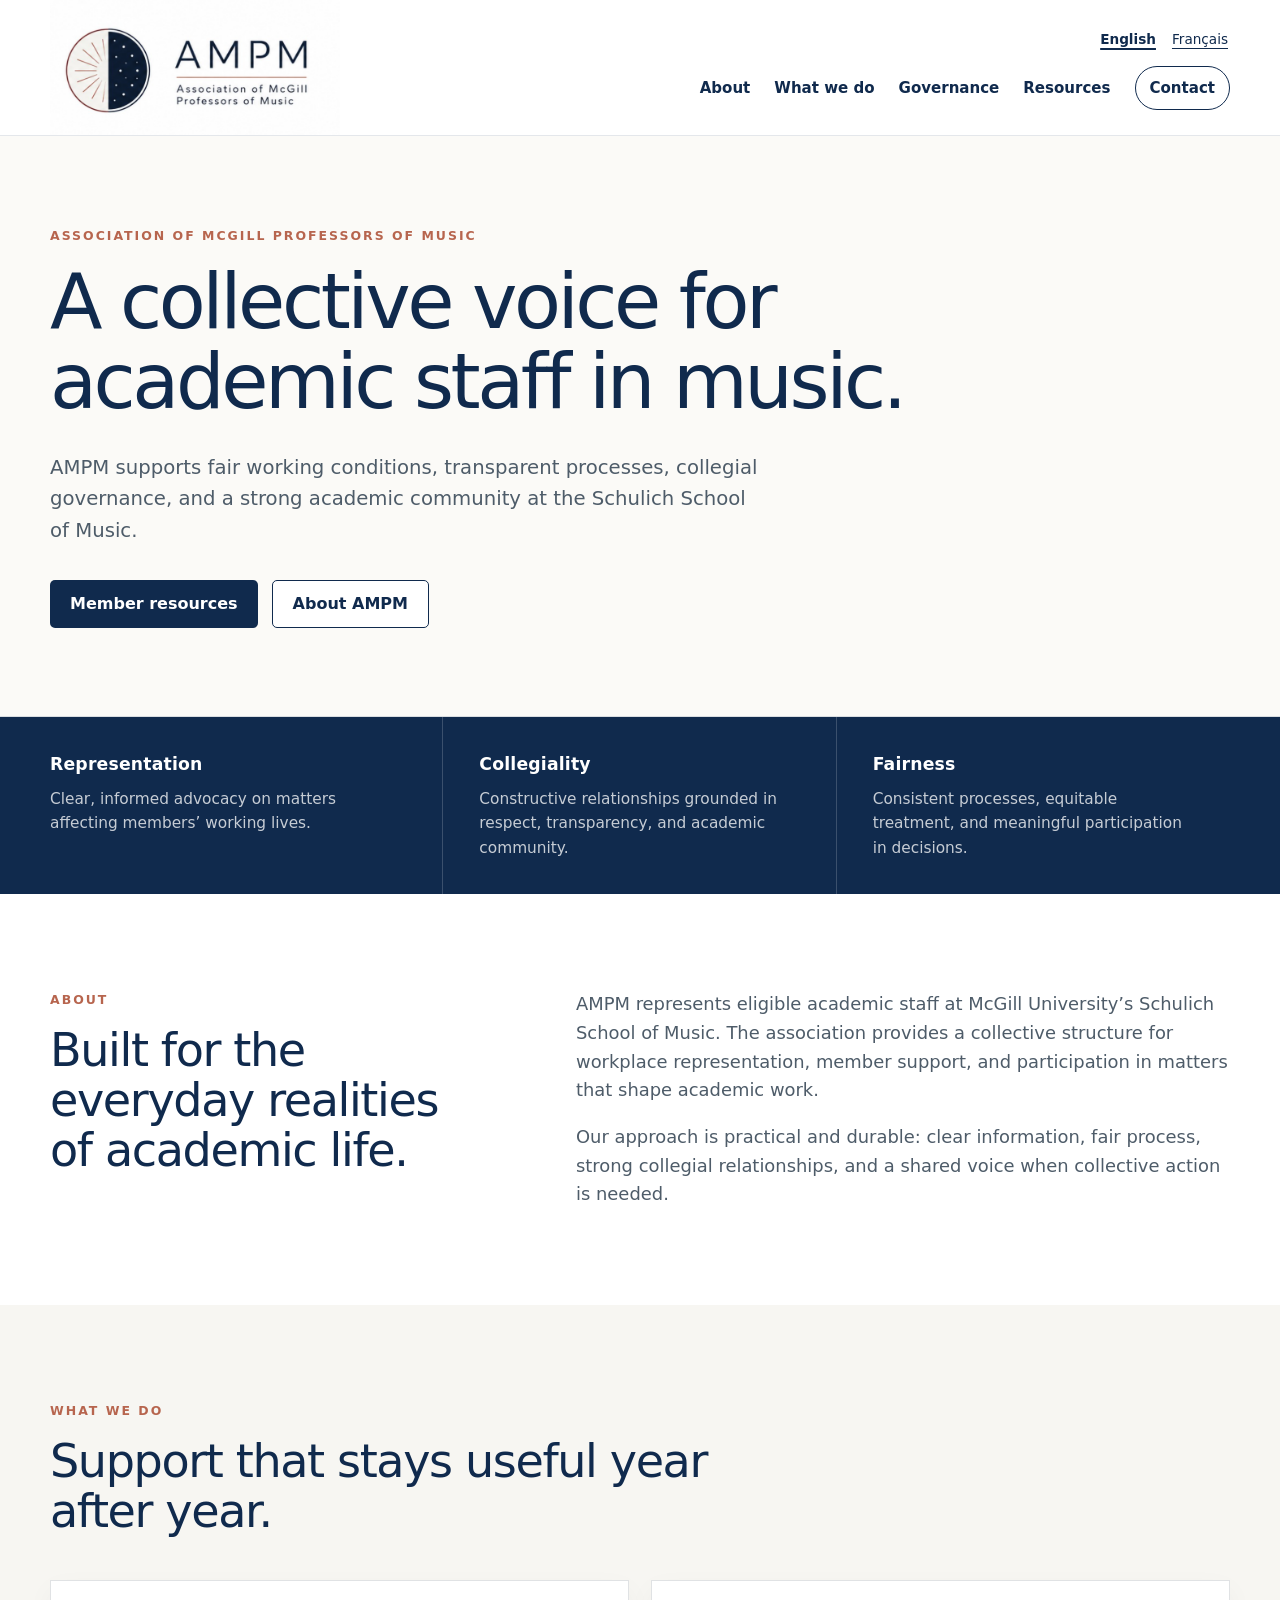
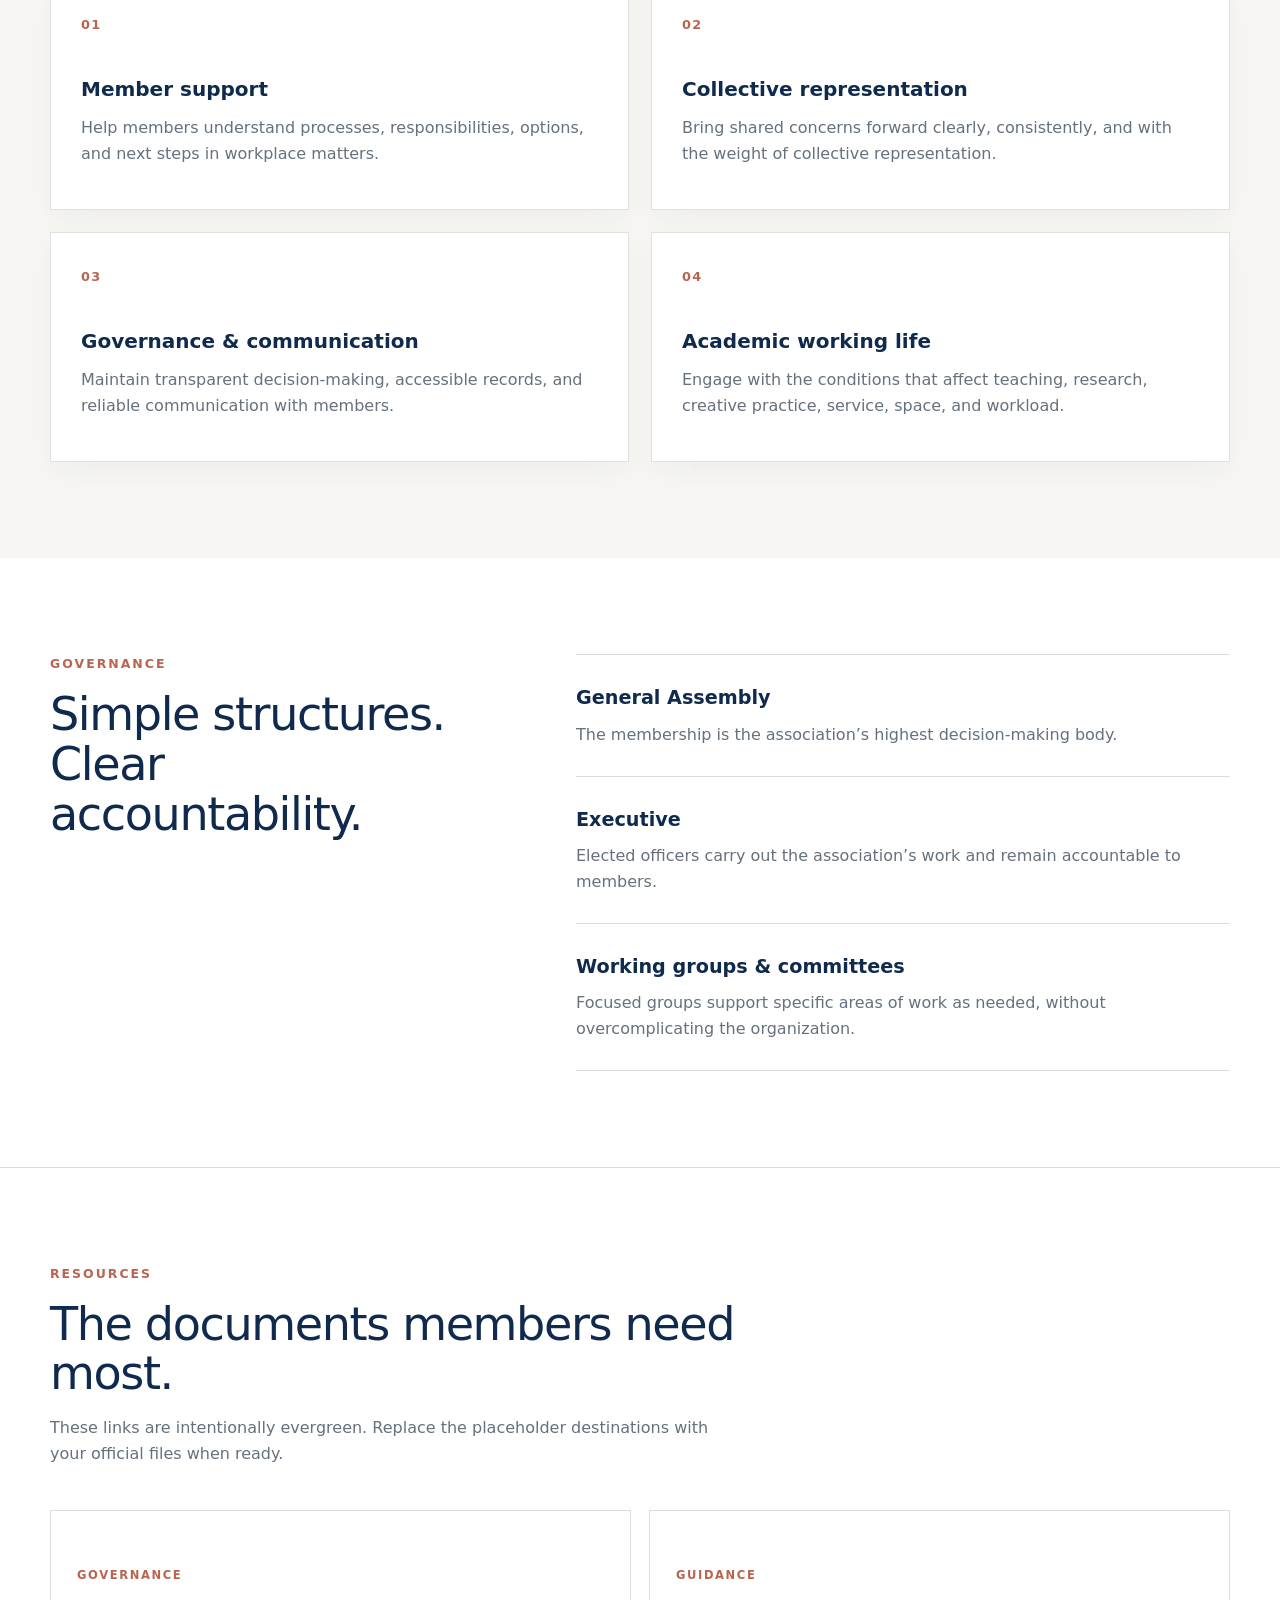
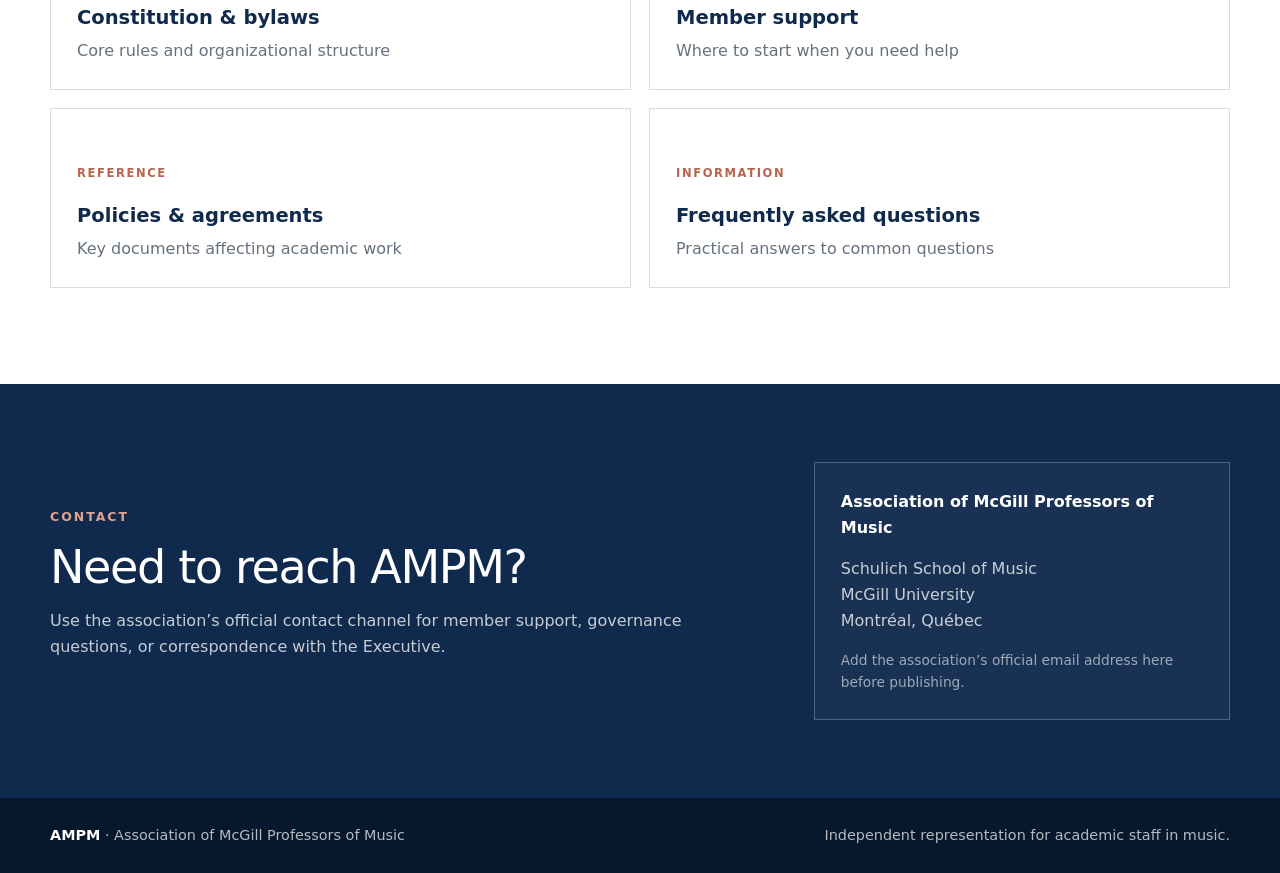
==== commit 2a97cd67: "Simplify hero layout and retain only the header logo in both languages" ====
--- a/index.html
+++ b/index.html
@@ -36,7 +36,7 @@
 
   <main id="main">
     <section class="hero" id="top">
-      <div class="shell hero-grid">
+      <div class="shell hero-content">
         <div class="hero-copy">
           <p class="eyebrow">Association of McGill Professors of Music</p>
           <h1>A collective voice for academic staff in music.</h1>
@@ -48,17 +48,6 @@
           <div class="hero-actions">
             <a class="button button-primary" href="#resources">Member resources</a>
             <a class="button button-secondary" href="#about">About AMPM</a>
-          </div>
-        </div>
-        <div class="hero-mark" aria-hidden="true">
-          <div class="day-night-disc">
-            <span class="sunburst"></span>
-            <span class="night-field"></span>
-            <span class="star s1"></span>
-            <span class="star s2"></span>
-            <span class="star s3"></span>
-            <span class="star s4"></span>
-            <span class="star s5"></span>
           </div>
         </div>
       </div>
--- a/styles.css
+++ b/styles.css
@@ -81,19 +81,11 @@
 }
 
 .hero {
-  background:
-    radial-gradient(circle at 84% 25%, rgba(183,101,78,.09), transparent 24%),
-    linear-gradient(135deg, #fbfaf7 0%, #ffffff 62%);
+  background: #fbfaf7;
   border-bottom: 1px solid var(--line);
-  overflow: hidden;
-}
-.hero-grid {
-  min-height: 610px;
-  display: grid;
-  grid-template-columns: 1.15fr .85fr;
-  align-items: center;
-  gap: 70px;
-}
+}
+.hero-content { padding-block: 90px 88px; }
+.hero-copy { max-width: 1050px; }
 .eyebrow, .section-kicker {
   margin: 0 0 16px;
   color: var(--rust);
@@ -104,10 +96,10 @@
 }
 .hero h1 {
   margin: 0;
-  max-width: 760px;
+  max-width: 1050px;
   color: var(--navy);
   font-size: clamp(3rem, 6vw, 5.9rem);
-  line-height: .98;
+  line-height: 1.04;
   letter-spacing: -.045em;
   font-weight: 430;
 }
@@ -133,40 +125,6 @@
 .button-secondary { border: 1px solid var(--navy); color: var(--navy); background: #fff; }
 .button-secondary:hover { background: var(--paper); }
 
-.hero-mark { display: grid; place-items: center; }
-.day-night-disc {
-  position: relative;
-  width: min(360px, 68vw);
-  aspect-ratio: 1;
-  border: 3px solid var(--rust);
-  border-right-color: var(--navy);
-  border-radius: 50%;
-  overflow: hidden;
-  box-shadow: var(--shadow);
-  background: #fff;
-}
-.night-field {
-  position: absolute;
-  inset: 0 0 0 50%;
-  background: var(--navy);
-  border-left: 4px solid var(--paper);
-}
-.sunburst {
-  position: absolute;
-  left: 9%;
-  top: 10%;
-  width: 41%;
-  height: 80%;
-  background: repeating-conic-gradient(from -76deg at 100% 50%, transparent 0 8deg, var(--rust) 8deg 9.1deg, transparent 9.1deg 16deg);
-  clip-path: polygon(0 0, 100% 0, 100% 100%, 0 100%);
-  opacity: .9;
-}
-.star { position: absolute; width: 8px; height: 8px; border-radius: 50%; background: #fff; z-index: 3; }
-.s1 { left: 61%; top: 23%; }
-.s2 { left: 74%; top: 34%; width: 6px; height: 6px; }
-.s3 { left: 65%; top: 51%; width: 6px; height: 6px; }
-.s4 { left: 82%; top: 61%; width: 7px; height: 7px; }
-.s5 { left: 70%; top: 73%; width: 5px; height: 5px; }
 
 .principles { background: var(--navy); color: #fff; }
 .principle-grid { display: grid; grid-template-columns: repeat(3, 1fr); }
@@ -247,9 +205,7 @@
   .header-inner { min-height: auto; padding: 18px 0; align-items: flex-start; }
   .brand { width: 230px; }
   .primary-nav { flex-wrap: wrap; justify-content: flex-end; gap: 10px 16px; font-size: .88rem; }
-  .hero-grid { grid-template-columns: 1fr; min-height: auto; padding: 84px 0 70px; gap: 48px; }
-  .hero-mark { order: -1; }
-  .day-night-disc { width: 220px; }
+  .hero-content { padding-block: 72px; }
   .principle-grid { grid-template-columns: 1fr; }
   .principle-grid article { border-right: 0; border-bottom: 1px solid rgba(255,255,255,.16); padding: 24px 0; }
   .principle-grid article:last-child { border-bottom: 0; }
@@ -263,7 +219,7 @@
   .brand { width: 250px; margin-bottom: 18px; }
   .primary-nav { justify-content: flex-start; }
   .nav-contact { padding: 6px 10px; }
-  .hero-grid { padding-top: 54px; }
+  .hero-content { padding-block: 54px 60px; }
   .hero h1 { font-size: clamp(2.7rem, 16vw, 4.1rem); }
   .hero-lede { font-size: 1.08rem; }
   .section { padding: 68px 0; }
